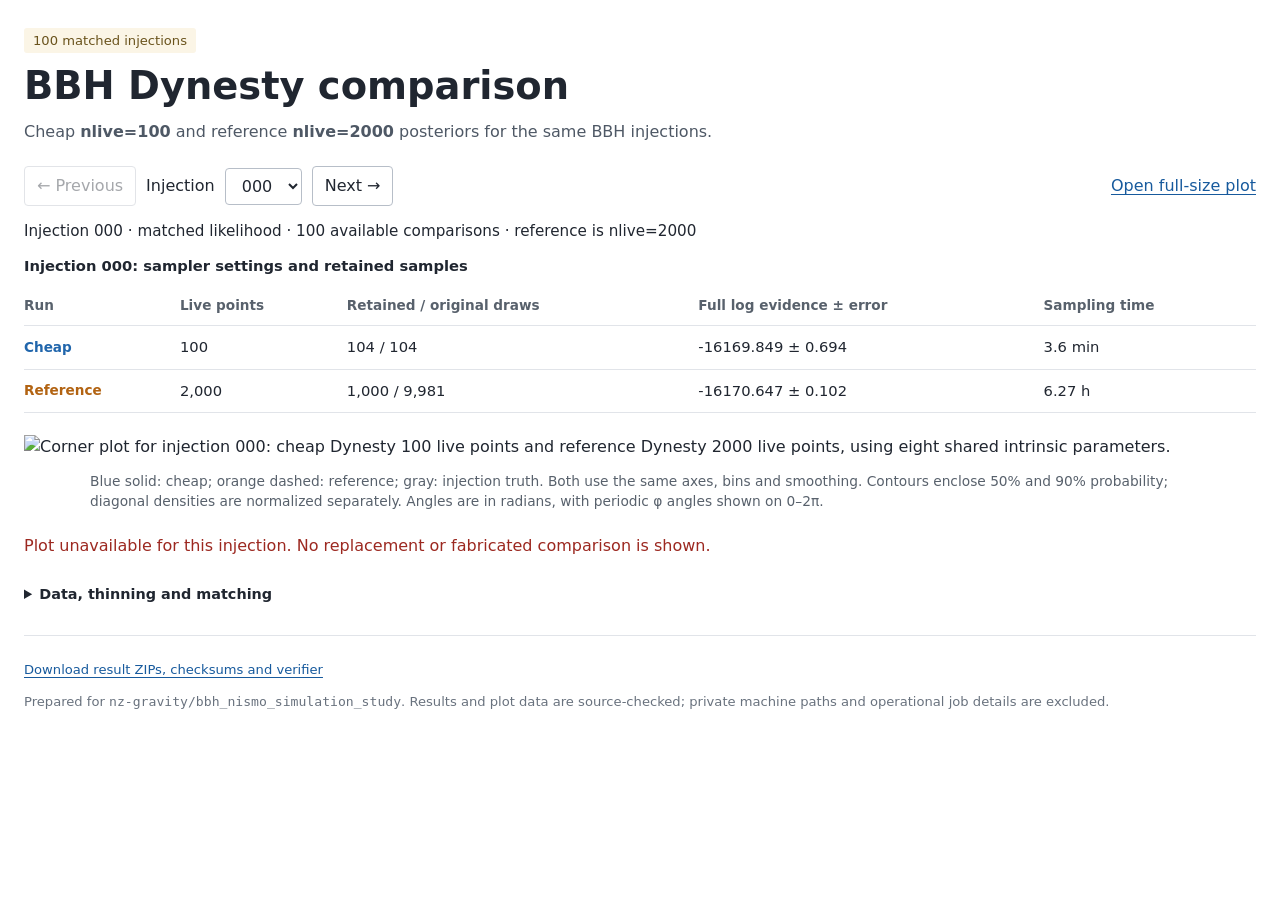
==== docs/index.html @ 9706e758 "Add the matched Dynesty comparison site and portable metadata" ====
<!doctype html>
<html lang="en">
<head>
  <meta charset="utf-8"><meta name="viewport" content="width=device-width, initial-scale=1">
  <title>BBH Dynesty comparison</title>
  <link rel="stylesheet" href="style.css">
  <script src="data/events.js" defer></script><script src="app.js" defer></script>
</head>
<body>
<main>
  <header><span class="status">100 matched injections</span><h1>BBH Dynesty comparison</h1><p>Cheap <strong>nlive=100</strong> and reference <strong>nlive=2000</strong> posteriors for the same BBH injections.</p></header>
  <section class="controls" aria-label="Choose an injection">
    <button id="previous" type="button" aria-label="Previous injection">← Previous</button>
    <label for="event">Injection</label><select id="event"></select>
    <button id="next" type="button" aria-label="Next injection">Next →</button>
    <a id="open-plot" target="_blank" rel="noopener">Open full-size plot</a>
  </section>
  <p id="summary" role="status" aria-live="polite"></p>
  <div class="table-scroll"><table><caption id="table-caption">Sampler settings and retained samples</caption><thead><tr><th scope="col">Run</th><th scope="col">Live points</th><th scope="col">Retained / original draws</th><th scope="col">Full log evidence ± error</th><th scope="col">Sampling time</th></tr></thead><tbody id="metrics"></tbody></table></div>
  <figure><img id="corner" alt="" decoding="async"><figcaption>Blue solid: cheap; orange dashed: reference; gray: injection truth. Both use the same axes, bins and smoothing. Contours enclose 50% and 90% probability; diagonal densities are normalized separately. Angles are in radians, with periodic φ angles shown on 0–2π.</figcaption></figure>
  <p id="plot-error" class="error" hidden>Plot unavailable for this injection. No replacement or fabricated comparison is shown.</p>
  <details><summary>Data, thinning and matching</summary><p>Each reference event retains up to 1,000 equal-weight posterior draws, sampled uniformly without replacement with selection seed 0. Original counts and exact indices are recorded in its archive. Every cheap saved draw is retained. These contours show retained samples; they do not certify convergence or coverage.</p><p>Matching is checked using injection metadata, prior/catalogue hashes, noise evidence and 32 likelihood/prior replays against the frozen cheap-event data. Original reference strain bytes were not archived, so byte identity is not claimed. Reference sampler RNG seeds are unknown; cheap sampler seed is 42.</p><p>Posterior log-likelihood columns can be ratios relative to noise. Reported log evidences above are already full evidences. No nlive=4000 result is displayed on this site.</p><p id="audit"></p><p><a href="data/provenance.json">Plot and package provenance</a></p></details>
  <footer><p><a href="https://github.com/nz-gravity/bbh_nismo_simulation_study/releases/tag/dynesty-baselines-2026-11-04">Download result ZIPs, checksums and verifier</a></p><p>Prepared for <code>nz-gravity/bbh_nismo_simulation_study</code>. Results and plot data are source-checked; private machine paths and operational job details are excluded.</p></footer>
</main>
</body></html>
---- docs/style.css ----
:root{font-family:system-ui,-apple-system,BlinkMacSystemFont,"Segoe UI",sans-serif;color:#202630;background:#fff;line-height:1.5}body{margin:0}main{max-width:1540px;margin:0 auto;padding:28px 24px 40px}h1{font-size:clamp(1.7rem,3vw,2.4rem);line-height:1.15;margin:12px 0}header p{margin:0 0 22px;color:#4e5865}.status{font-size:.82rem;color:#6a531c;background:#fbf5e6;padding:5px 9px;border-radius:3px}.controls{display:flex;align-items:center;gap:10px;flex-wrap:wrap;margin:0 0 14px}button,select{font:inherit;padding:7px 12px;border:1px solid #b7bec8;border-radius:4px;background:#fff;color:#202630}button{cursor:pointer}button:disabled{cursor:default;opacity:.4}a{color:#175a9d;text-underline-offset:3px}.controls a{margin-left:auto}button:focus-visible,select:focus-visible,a:focus-visible,summary:focus-visible{outline:3px solid #b7d5ee;outline-offset:3px}#summary{font-size:.95rem;margin:12px 0}.table-scroll{overflow-x:auto}table{border-collapse:collapse;width:100%;font-size:.92rem;white-space:nowrap}caption{text-align:left;font-weight:600;padding-bottom:8px}th,td{text-align:left;border-bottom:1px solid #e1e4e9;padding:10px 14px 10px 0}th{color:#58616c;font-size:.85rem;font-weight:600}.cheap{color:#2166ac}.reference{color:#b26312}figure{margin:22px 0}figure img{width:100%;height:auto;display:block;border:0}figcaption{font-size:.86rem;color:#58616c;max-width:1100px;margin:12px auto 0}details{margin-top:26px;max-width:1100px;font-size:.9rem}summary{cursor:pointer;font-weight:600}details p{color:#4e5865}footer{border-top:1px solid #e1e4e9;margin-top:30px;padding-top:10px;font-size:.82rem;color:#69727e}.error{color:#9c2820}code{overflow-wrap:anywhere}@media(max-width:650px){main{padding:20px 12px 28px}.controls{gap:8px}.controls a{margin-left:0;flex-basis:100%}table{font-size:.84rem}th,td{padding-right:12px}figure{margin:16px -7px}figcaption{margin-left:7px;margin-right:7px}footer{font-size:.78rem}}

#audit{overflow-wrap:anywhere}
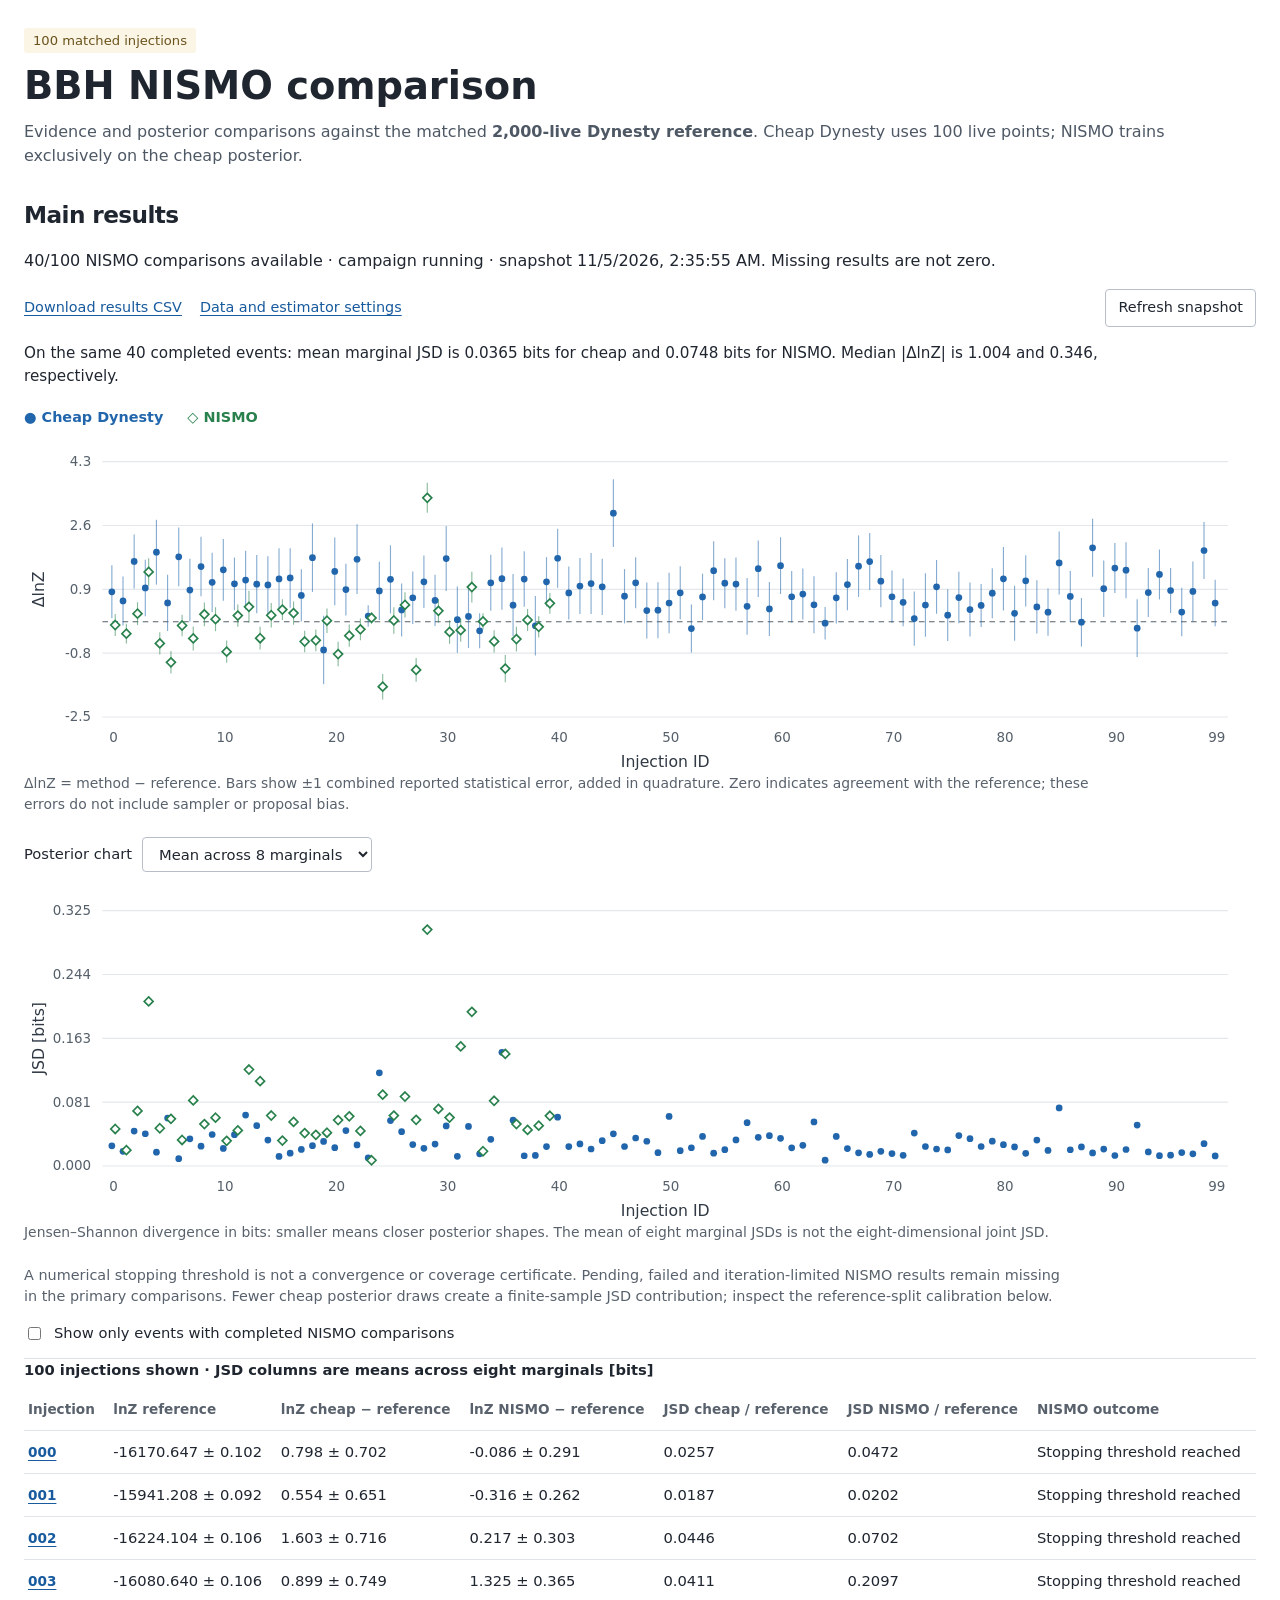
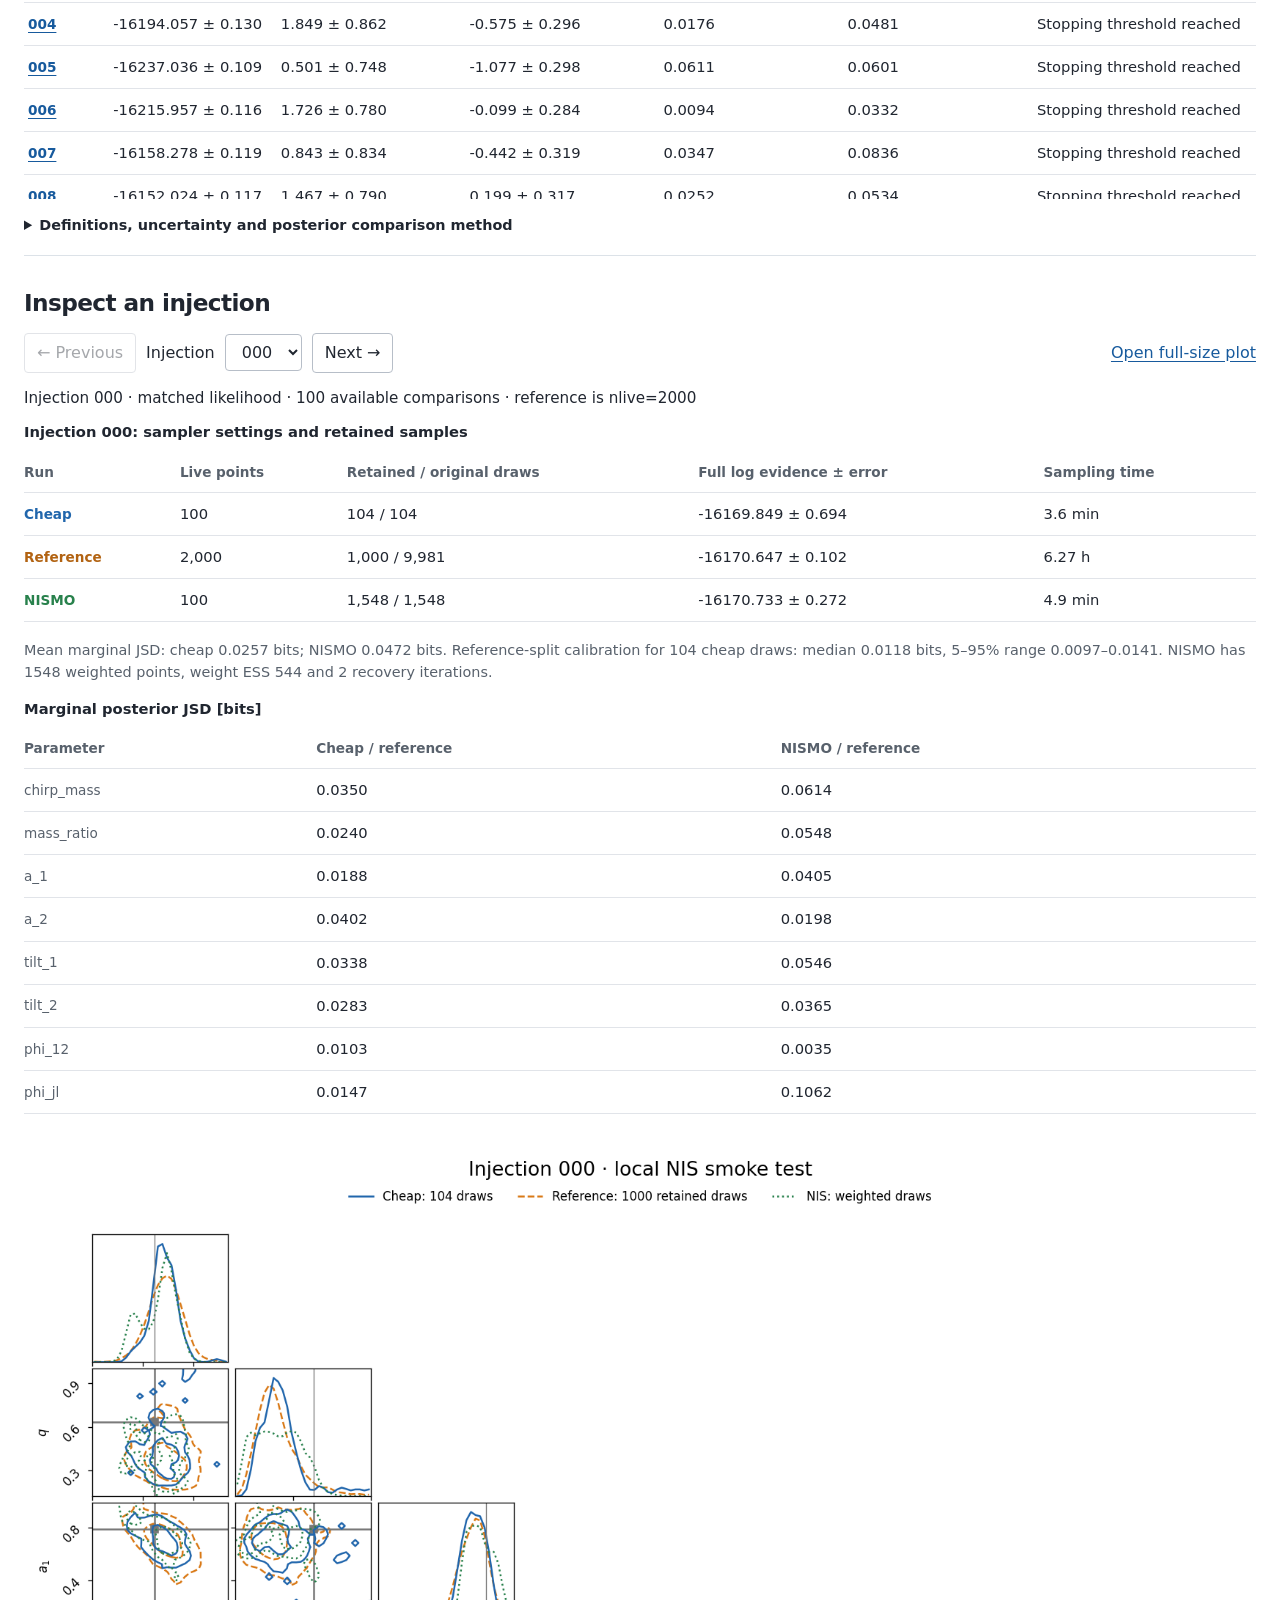
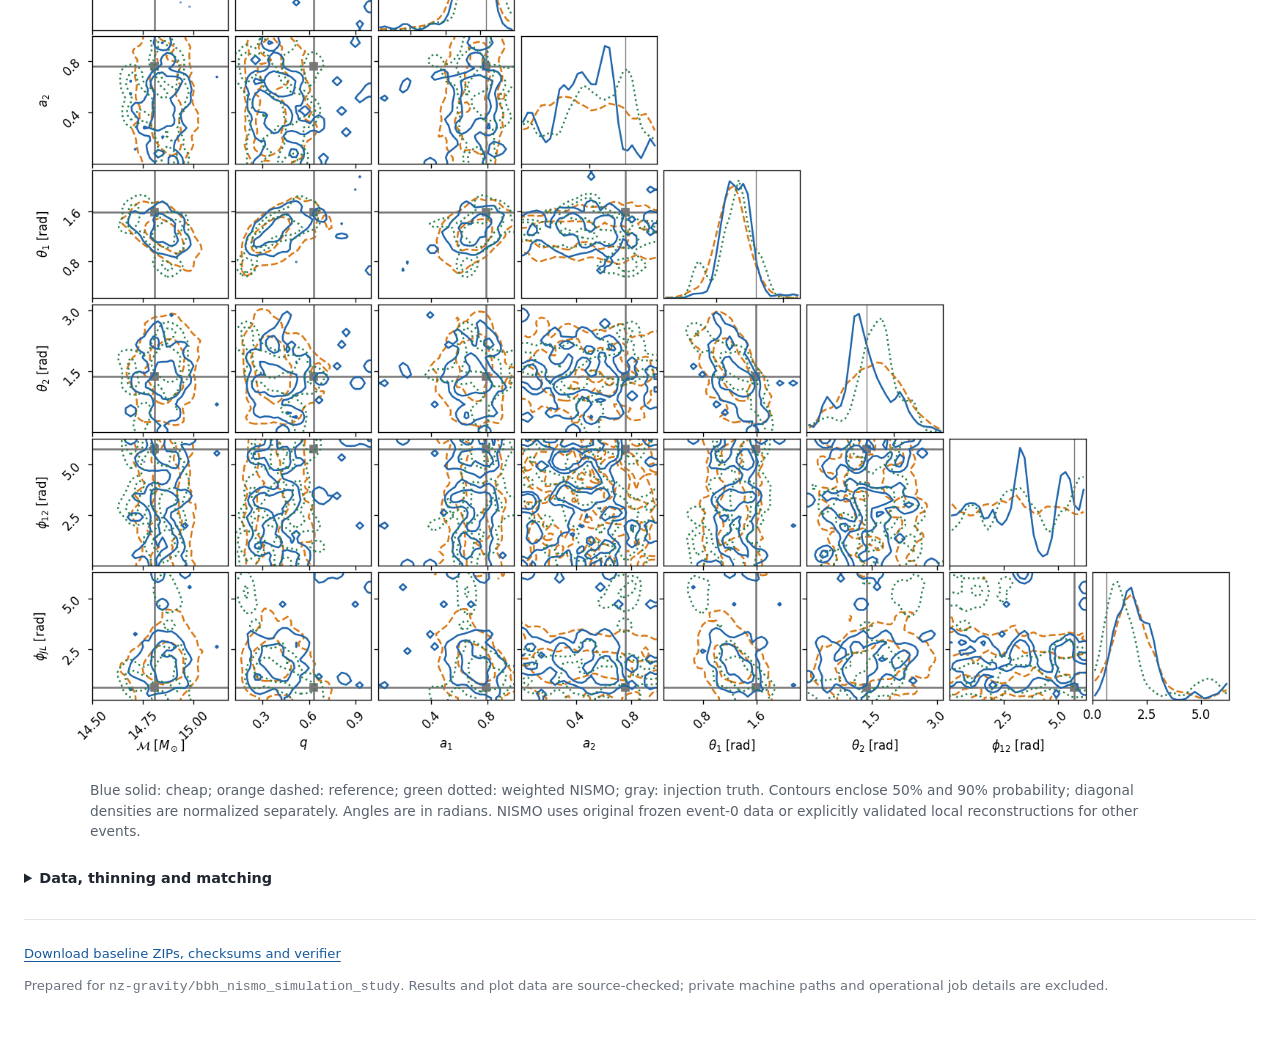
==== commit 8bea9c37: "Report reference evidence, evidence differences and weighted posterior JSD on the study site" ====
--- a/docs/index.html
+++ b/docs/index.html
@@ -2,13 +2,37 @@
 <html lang="en">
 <head>
   <meta charset="utf-8"><meta name="viewport" content="width=device-width, initial-scale=1">
-  <title>BBH Dynesty comparison</title>
+  <title>BBH NISMO comparison</title>
   <link rel="stylesheet" href="style.css">
-  <script src="data/events.js" defer></script><script src="app.js" defer></script>
+  <script src="data/events.js" defer></script><script src="data/main_results.js" defer></script>
+  <script src="app.js" defer></script><script src="main-results.js" defer></script>
 </head>
 <body>
 <main>
-  <header><span class="status">100 matched injections</span><h1>BBH Dynesty comparison</h1><p>Cheap <strong>nlive=100</strong> and reference <strong>nlive=2000</strong> posteriors for the same BBH injections.</p></header>
+  <header><span class="status">100 matched injections</span><h1>BBH NISMO comparison</h1><p>Evidence and posterior comparisons against the matched <strong>2,000-live Dynesty reference</strong>. Cheap Dynesty uses 100 live points; NISMO trains exclusively on the cheap posterior.</p></header>
+  <section id="main-results" aria-labelledby="main-title">
+    <h2 id="main-title">Main results</h2>
+    <p id="main-status" role="status" aria-live="polite">Loading the comparison snapshot…</p>
+    <div class="result-links"><a href="data/main_results.csv" download>Download results CSV</a><a href="data/main_results.json">Data and estimator settings</a><button id="refresh-results" type="button">Refresh snapshot</button></div>
+    <p id="paired-summary"></p>
+    <div class="series-legend"><span class="cheap">● Cheap Dynesty</span><span class="nismo">◇ NISMO</span></div>
+    <p class="mobile-chart-hint">Scroll charts and tables sideways to see all events and comparison columns.</p>
+    <figure class="main-chart"><div class="chart-scroll" id="evidence-chart"></div><figcaption>ΔlnZ = method − reference. Bars show ±1 combined reported statistical error, added in quadrature. Zero indicates agreement with the reference; these errors do not include sampler or proposal bias.</figcaption></figure>
+    <label class="chart-choice" for="jsd-parameter">Posterior chart <select id="jsd-parameter"><option value="mean">Mean across 8 marginals</option></select></label>
+    <figure class="main-chart"><div class="chart-scroll" id="jsd-chart"></div><figcaption id="jsd-chart-caption">Jensen–Shannon divergence in bits: smaller means closer posterior shapes. The mean of eight marginal JSDs is not the eight-dimensional joint JSD.</figcaption></figure>
+    <p class="result-note">A numerical stopping threshold is not a convergence or coverage certificate. Pending, failed and iteration-limited NISMO results remain missing in the primary comparisons. Fewer cheap posterior draws create a finite-sample JSD contribution; inspect the reference-split calibration below.</p>
+    <label class="result-filter"><input id="completed-only" type="checkbox"> Show only events with completed NISMO comparisons</label>
+    <div class="table-scroll main-result-table"><table><caption id="main-table-caption">All 100 injections; JSD columns are mean marginal divergences in bits</caption><thead><tr><th scope="col">Injection</th><th scope="col">lnZ reference</th><th scope="col">lnZ cheap − reference</th><th scope="col">lnZ NISMO − reference</th><th scope="col">JSD cheap / reference</th><th scope="col">JSD NISMO / reference</th><th scope="col">NISMO outcome</th></tr></thead><tbody id="main-result-rows"></tbody></table></div>
+    <details class="metric-definitions"><summary>Definitions, uncertainty and posterior comparison method</summary>
+      <p><strong>Reference lnZ</strong> is the stored full log evidence from the 2,000-live run. The next two columns subtract that same reference from cheap Dynesty and NISMO, respectively. Natural logarithms are used for lnZ. Each ± value is a reported statistical error; difference errors assume independent sampling noise.</p>
+      <p><strong>JSD(P,Q) = ½ KL₂(P‖M) + ½ KL₂(Q‖M)</strong>, where M = (P + Q)/2. JSD is bounded by 0–1 bits; zero means identical distributions. The headline value is the arithmetic mean of the eight one-dimensional marginal divergences. It does not measure differences in parameter correlations.</p>
+      <p>Both comparisons use common prior support, a shared reference-based Scott bandwidth per parameter, and Gaussian-smoothed histograms. Periodic φ angles wrap; other prior boundaries reflect. NISMO uses the original normalized posterior weights. Estimator settings and source hashes are in the JSON download. The reference is used only for comparison and target validation, never proposal training or sampler tuning.</p>
+      <p>The reference-split calibration compares disjoint reference subsets matching each cheap draw count. Its 5th/50th/95th percentiles describe finite-sample variation under this comparison, not confidence intervals on the measured JSD, a bias correction, or a test of NISMO mixing. NISMO weight ESS also omits chain correlations.</p>
+      <p>Paired aggregate summaries use exactly the same completed events for both methods. All 100 cheap/reference results remain in the table. Reference posteriors retain 1,000 draws per event, so all posterior comparisons have finite-reference uncertainty.</p>
+      <p><a href="https://github.com/nz-gravity/bbh_nismo_simulation_study/blob/main/scripts/build_main_results.py">Reusable calculation script</a> · <a href="https://docs.scipy.org/doc/scipy/reference/generated/scipy.spatial.distance.jensenshannon.html">JSD and square-root JS distance</a></p>
+    </details>
+  </section>
+  <section aria-labelledby="event-title"><h2 id="event-title">Inspect an injection</h2>
   <section class="controls" aria-label="Choose an injection">
     <button id="previous" type="button" aria-label="Previous injection">← Previous</button>
     <label for="event">Injection</label><select id="event"></select>
@@ -17,9 +41,12 @@
   </section>
   <p id="summary" role="status" aria-live="polite"></p>
   <div class="table-scroll"><table><caption id="table-caption">Sampler settings and retained samples</caption><thead><tr><th scope="col">Run</th><th scope="col">Live points</th><th scope="col">Retained / original draws</th><th scope="col">Full log evidence ± error</th><th scope="col">Sampling time</th></tr></thead><tbody id="metrics"></tbody></table></div>
-  <figure><img id="corner" alt="" decoding="async"><figcaption>Blue solid: cheap; orange dashed: reference; gray: injection truth. Both use the same axes, bins and smoothing. Contours enclose 50% and 90% probability; diagonal densities are normalized separately. Angles are in radians, with periodic φ angles shown on 0–2π.</figcaption></figure>
+  <p id="event-main-summary"></p>
+  <div class="table-scroll"><table><caption>Marginal posterior JSD [bits]</caption><thead><tr><th scope="col">Parameter</th><th scope="col">Cheap / reference</th><th scope="col">NISMO / reference</th></tr></thead><tbody id="marginal-jsd"></tbody></table></div>
+  <figure><img id="corner" alt="" decoding="async"><figcaption id="plot-caption">Blue solid: cheap; orange dashed: reference; gray: injection truth. Contours enclose 50% and 90% probability; diagonal densities are normalized separately.</figcaption></figure>
   <p id="plot-error" class="error" hidden>Plot unavailable for this injection. No replacement or fabricated comparison is shown.</p>
   <details><summary>Data, thinning and matching</summary><p>Each reference event retains up to 1,000 equal-weight posterior draws, sampled uniformly without replacement with selection seed 0. Original counts and exact indices are recorded in its archive. Every cheap saved draw is retained. These contours show retained samples; they do not certify convergence or coverage.</p><p>Matching is checked using injection metadata, prior/catalogue hashes, noise evidence and 32 likelihood/prior replays against the frozen cheap-event data. Original reference strain bytes were not archived, so byte identity is not claimed. Reference sampler RNG seeds are unknown; cheap sampler seed is 42.</p><p>Posterior log-likelihood columns can be ratios relative to noise. Reported log evidences above are already full evidences. No nlive=4000 result is displayed on this site.</p><p id="audit"></p><p><a href="data/provenance.json">Plot and package provenance</a></p></details>
-  <footer><p><a href="https://github.com/nz-gravity/bbh_nismo_simulation_study/releases/tag/dynesty-baselines-2026-11-04">Download result ZIPs, checksums and verifier</a></p><p>Prepared for <code>nz-gravity/bbh_nismo_simulation_study</code>. Results and plot data are source-checked; private machine paths and operational job details are excluded.</p></footer>
+  </section>
+  <footer><p><a href="https://github.com/nz-gravity/bbh_nismo_simulation_study/releases/tag/dynesty-baselines-2026-11-04">Download baseline ZIPs, checksums and verifier</a></p><p>Prepared for <code>nz-gravity/bbh_nismo_simulation_study</code>. Results and plot data are source-checked; private machine paths and operational job details are excluded.</p></footer>
 </main>
 </body></html>
--- a/docs/style.css
+++ b/docs/style.css
@@ -1,3 +1,5 @@
 :root{font-family:system-ui,-apple-system,BlinkMacSystemFont,"Segoe UI",sans-serif;color:#202630;background:#fff;line-height:1.5}body{margin:0}main{max-width:1540px;margin:0 auto;padding:28px 24px 40px}h1{font-size:clamp(1.7rem,3vw,2.4rem);line-height:1.15;margin:12px 0}header p{margin:0 0 22px;color:#4e5865}.status{font-size:.82rem;color:#6a531c;background:#fbf5e6;padding:5px 9px;border-radius:3px}.controls{display:flex;align-items:center;gap:10px;flex-wrap:wrap;margin:0 0 14px}button,select{font:inherit;padding:7px 12px;border:1px solid #b7bec8;border-radius:4px;background:#fff;color:#202630}button{cursor:pointer}button:disabled{cursor:default;opacity:.4}a{color:#175a9d;text-underline-offset:3px}.controls a{margin-left:auto}button:focus-visible,select:focus-visible,a:focus-visible,summary:focus-visible{outline:3px solid #b7d5ee;outline-offset:3px}#summary{font-size:.95rem;margin:12px 0}.table-scroll{overflow-x:auto}table{border-collapse:collapse;width:100%;font-size:.92rem;white-space:nowrap}caption{text-align:left;font-weight:600;padding-bottom:8px}th,td{text-align:left;border-bottom:1px solid #e1e4e9;padding:10px 14px 10px 0}th{color:#58616c;font-size:.85rem;font-weight:600}.cheap{color:#2166ac}.reference{color:#b26312}figure{margin:22px 0}figure img{width:100%;height:auto;display:block;border:0}figcaption{font-size:.86rem;color:#58616c;max-width:1100px;margin:12px auto 0}details{margin-top:26px;max-width:1100px;font-size:.9rem}summary{cursor:pointer;font-weight:600}details p{color:#4e5865}footer{border-top:1px solid #e1e4e9;margin-top:30px;padding-top:10px;font-size:.82rem;color:#69727e}.error{color:#9c2820}code{overflow-wrap:anywhere}@media(max-width:650px){main{padding:20px 12px 28px}.controls{gap:8px}.controls a{margin-left:0;flex-basis:100%}table{font-size:.84rem}th,td{padding-right:12px}figure{margin:16px -7px}figcaption{margin-left:7px;margin-right:7px}footer{font-size:.78rem}}
 
 #audit{overflow-wrap:anywhere}
+
+h2{font-size:1.45rem;letter-spacing:-.025em;margin:30px 0 12px}.nismo{color:#28814c}#main-results{padding-bottom:18px;border-bottom:1px solid #dce2e8}.result-links{display:flex;align-items:center;gap:18px;flex-wrap:wrap;font-size:.9rem}.result-links button{margin-left:auto}.series-legend{display:flex;gap:24px;font-size:.9rem;font-weight:600;margin-top:20px}.main-chart{margin:8px 0 22px}.main-chart figcaption{margin:0;font-size:.87rem}.chart-scroll{width:100%;overflow-x:auto}.chart-scroll svg{display:block;width:100%;min-width:1100px;height:auto}.chart-tick{font:12px system-ui,sans-serif;fill:#56606b}.chart-label{font:14px system-ui,sans-serif;fill:#303944}.chart-scroll a:focus{outline:2px solid #175a9d}.chart-choice,.result-filter{display:flex;align-items:center;gap:10px;font-size:.92rem;margin:14px 0}.result-note{color:#58616c;font-size:.9rem;max-width:1050px}.main-result-table{max-height:440px;overflow:auto;border-top:1px solid #dce2e8}.main-result-table thead{position:sticky;top:0;background:#fff;z-index:1}.main-result-table table{font-variant-numeric:tabular-nums}.main-result-table th,.main-result-table td{padding:10px 14px 10px 4px}.metric-definitions{margin-top:16px}#paired-summary{font-size:.95rem;max-width:1100px}#event-main-summary{font-size:.9rem;color:#58616c;margin-top:18px}.mobile-chart-hint{display:none;font-size:.85rem;color:#58616c}#marginal-jsd th{font-weight:500}@media(max-width:1100px){.mobile-chart-hint{display:block}}@media(max-width:650px){.result-links{gap:12px}.result-links button{margin-left:0}.series-legend{gap:16px}.chart-choice{flex-wrap:wrap}.main-chart{margin-left:0;margin-right:0}.main-chart figcaption{margin-left:0;margin-right:0}}
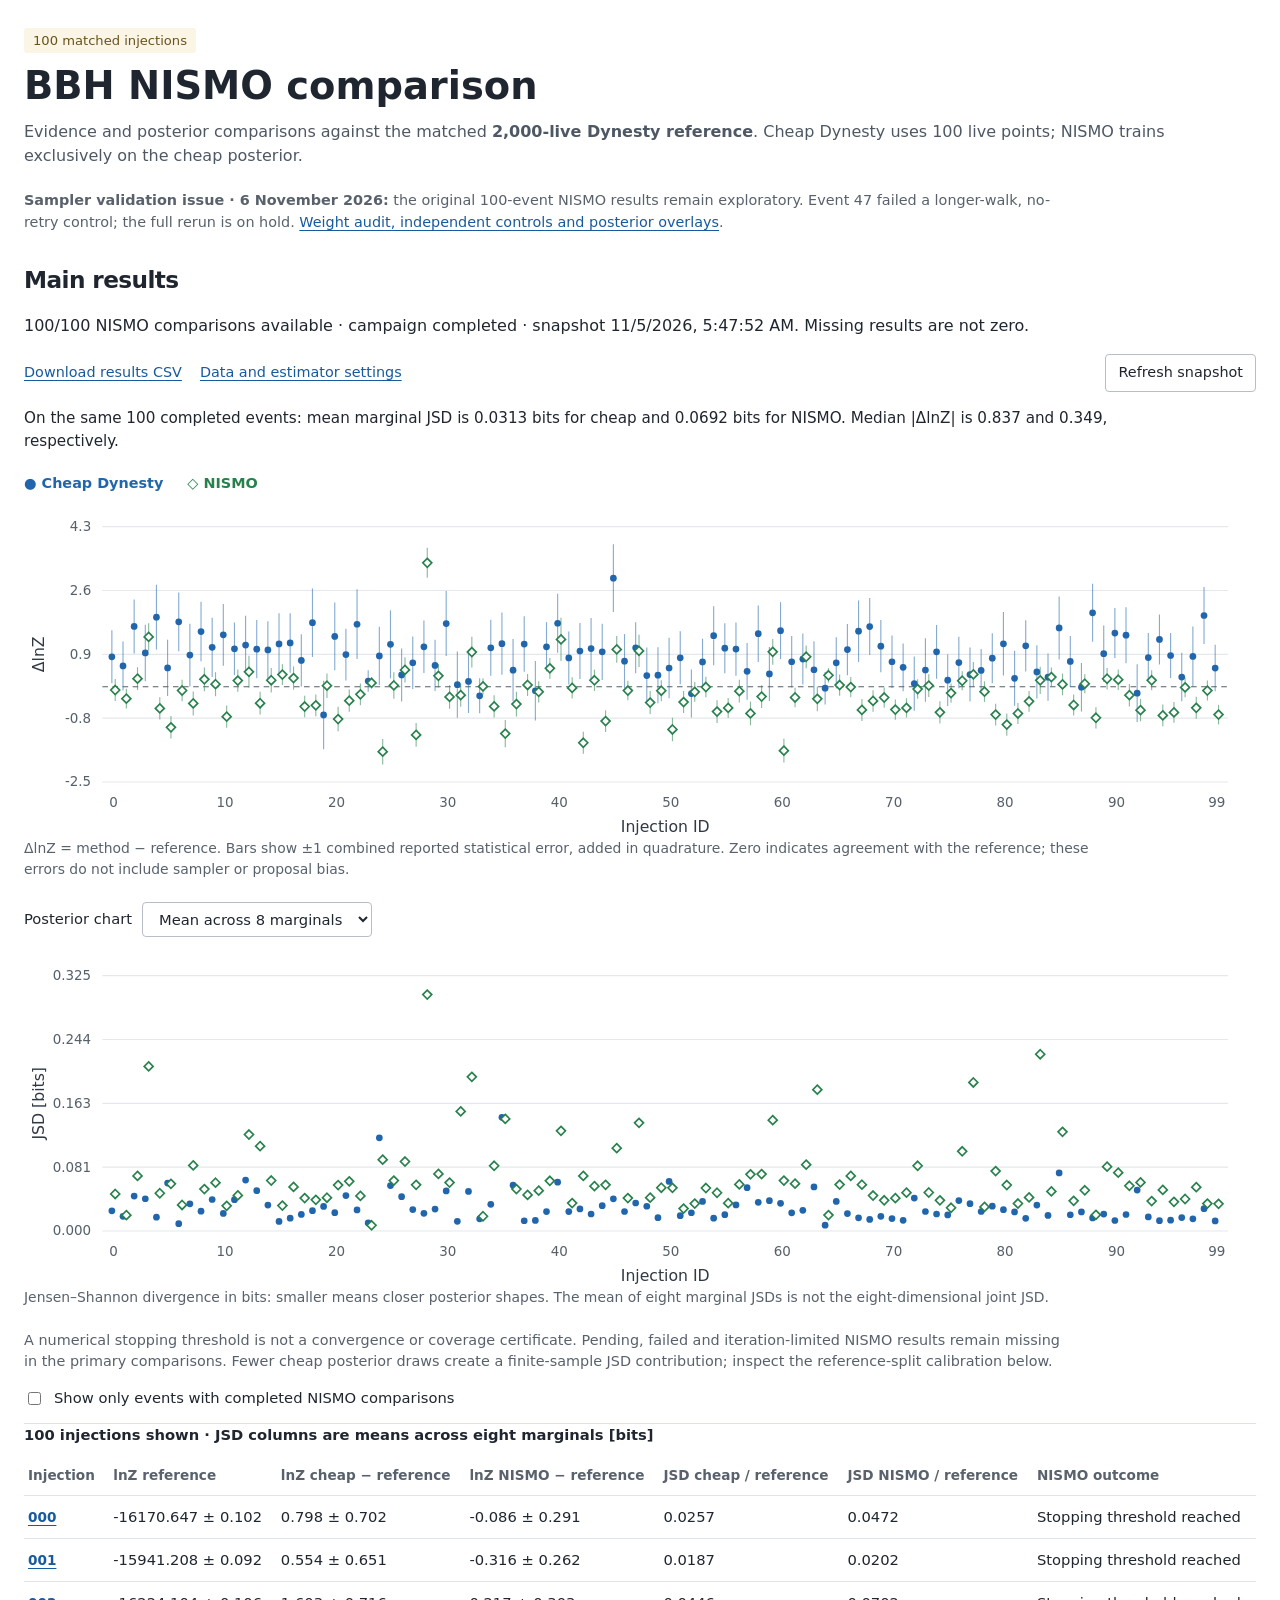
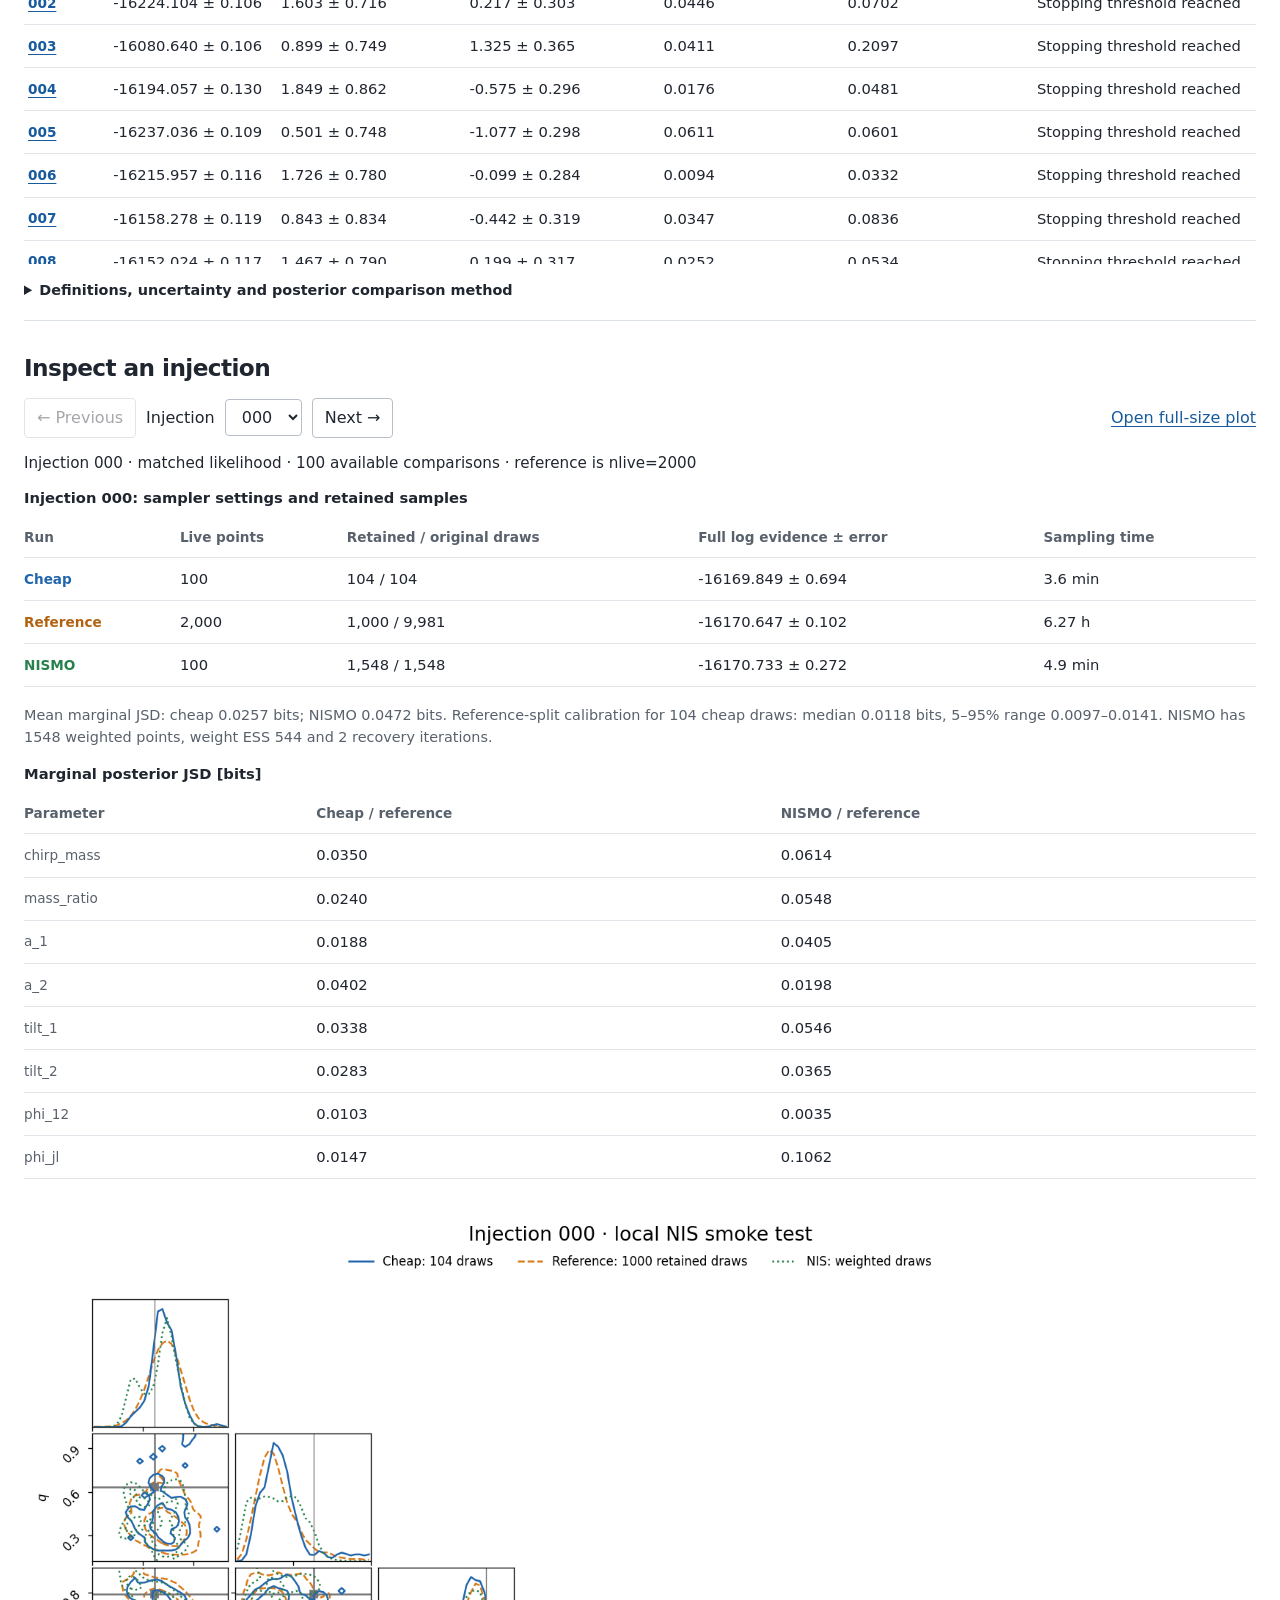
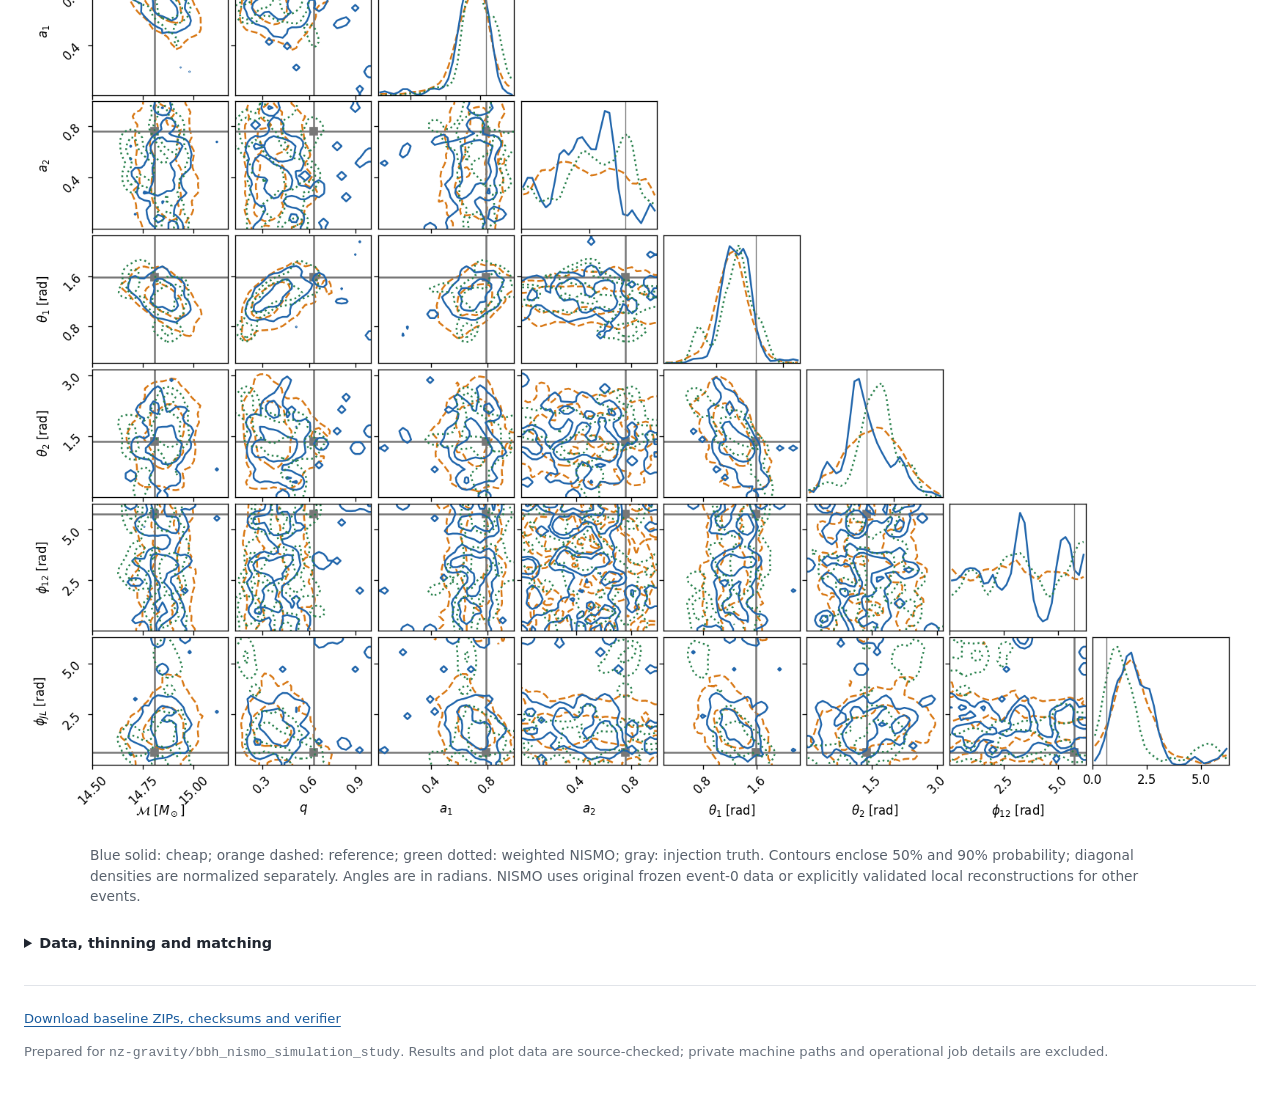
==== commit 919dee95: "Audit events 23 and 47 and gate reruns on constrained sampling validation" ====
--- a/docs/index.html
+++ b/docs/index.html
@@ -10,6 +10,7 @@
 <body>
 <main>
   <header><span class="status">100 matched injections</span><h1>BBH NISMO comparison</h1><p>Evidence and posterior comparisons against the matched <strong>2,000-live Dynesty reference</strong>. Cheap Dynesty uses 100 live points; NISMO trains exclusively on the cheap posterior.</p></header>
+  <aside class="result-note" role="note"><strong>Sampler validation issue · 6 November 2026:</strong> the original 100-event NISMO results remain exploratory. Event 47 failed a longer-walk, no-retry control; the full rerun is on hold. <a href="recovery-debug.html">Weight audit, independent controls and posterior overlays</a>.</aside>
   <section id="main-results" aria-labelledby="main-title">
     <h2 id="main-title">Main results</h2>
     <p id="main-status" role="status" aria-live="polite">Loading the comparison snapshot…</p>
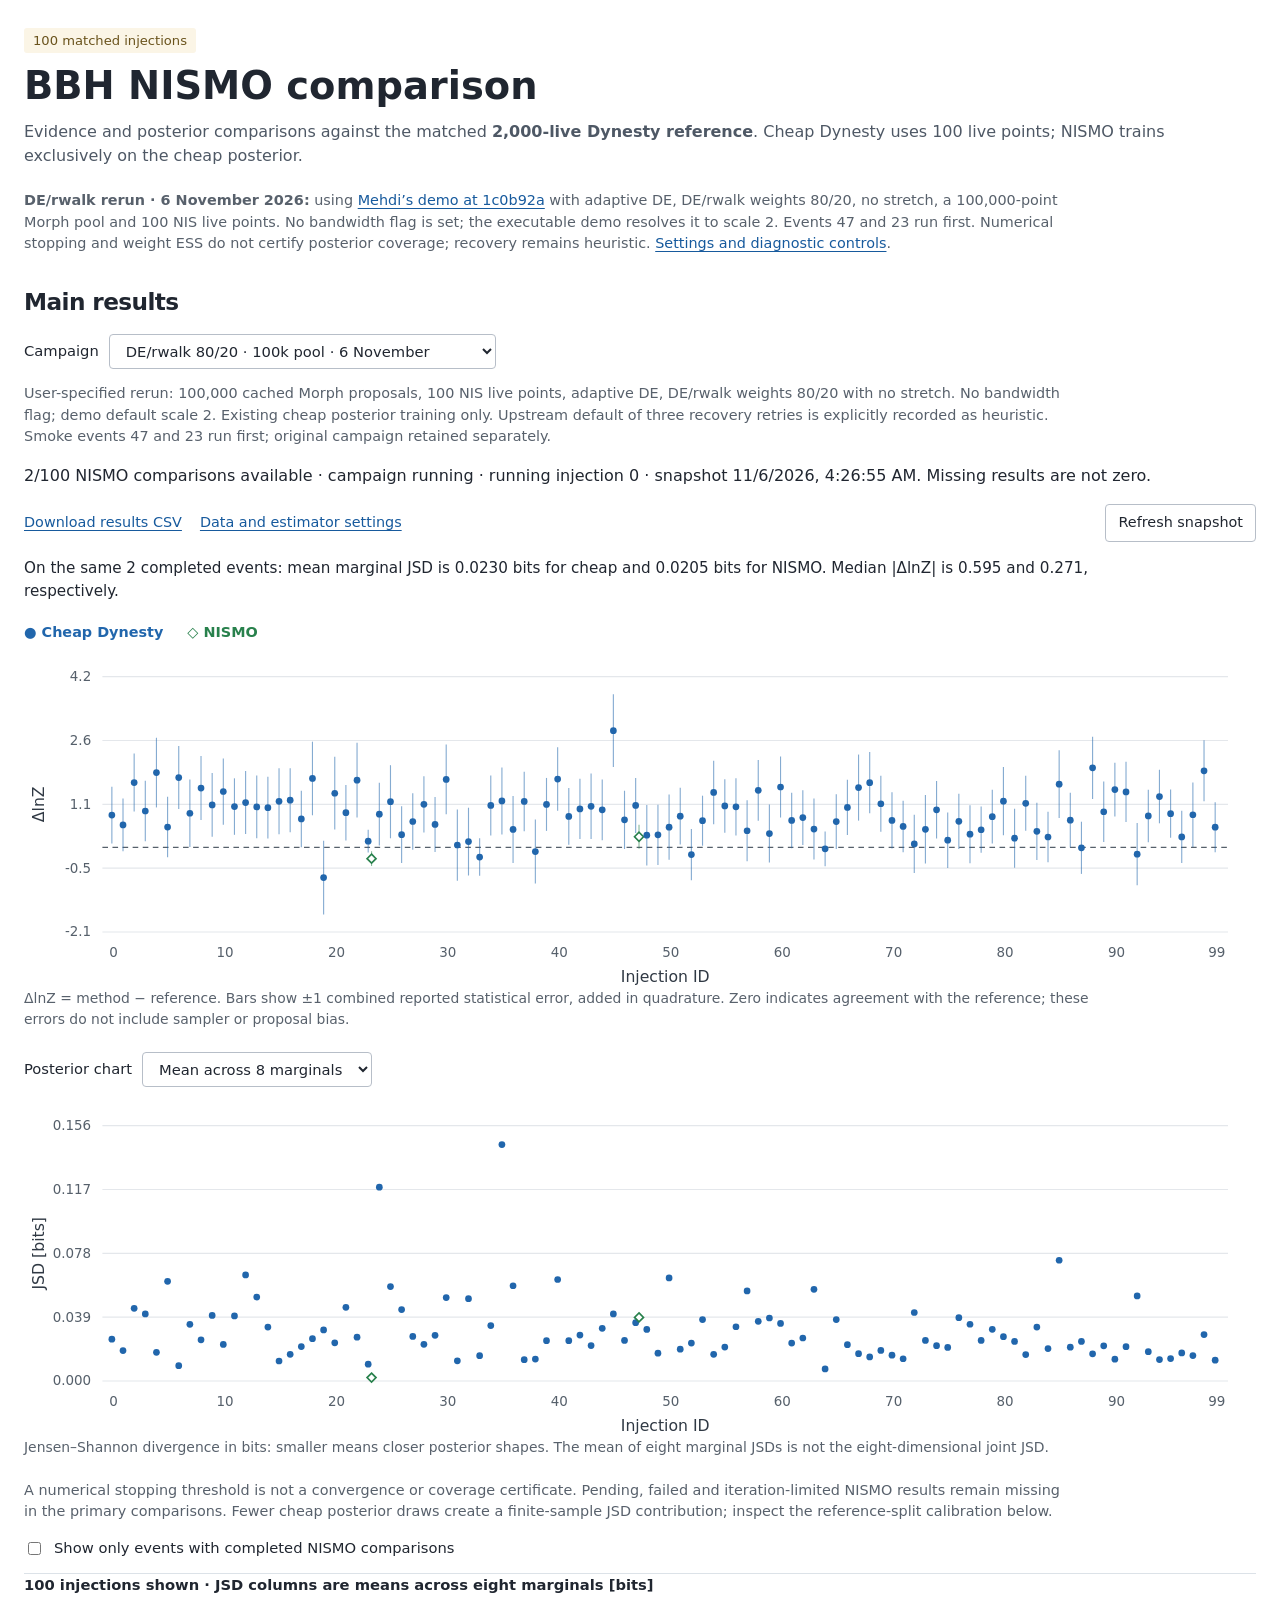
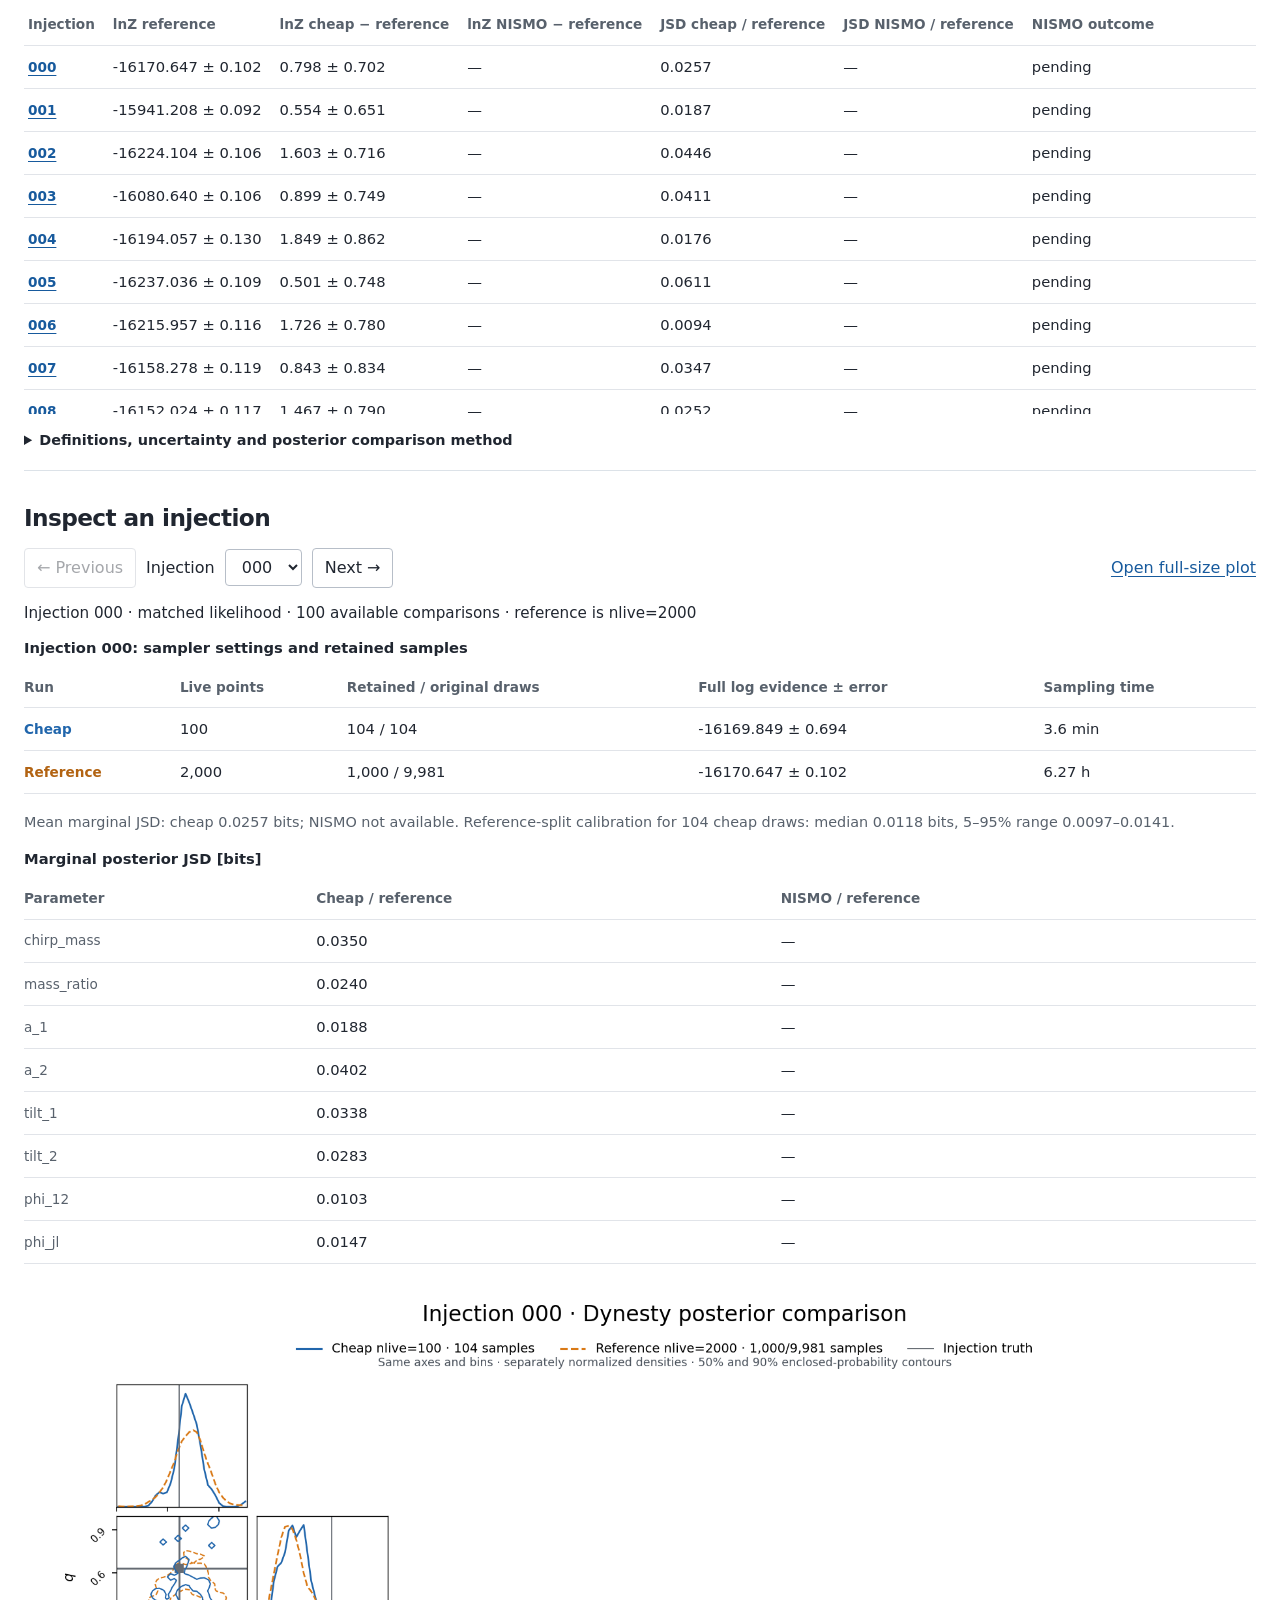
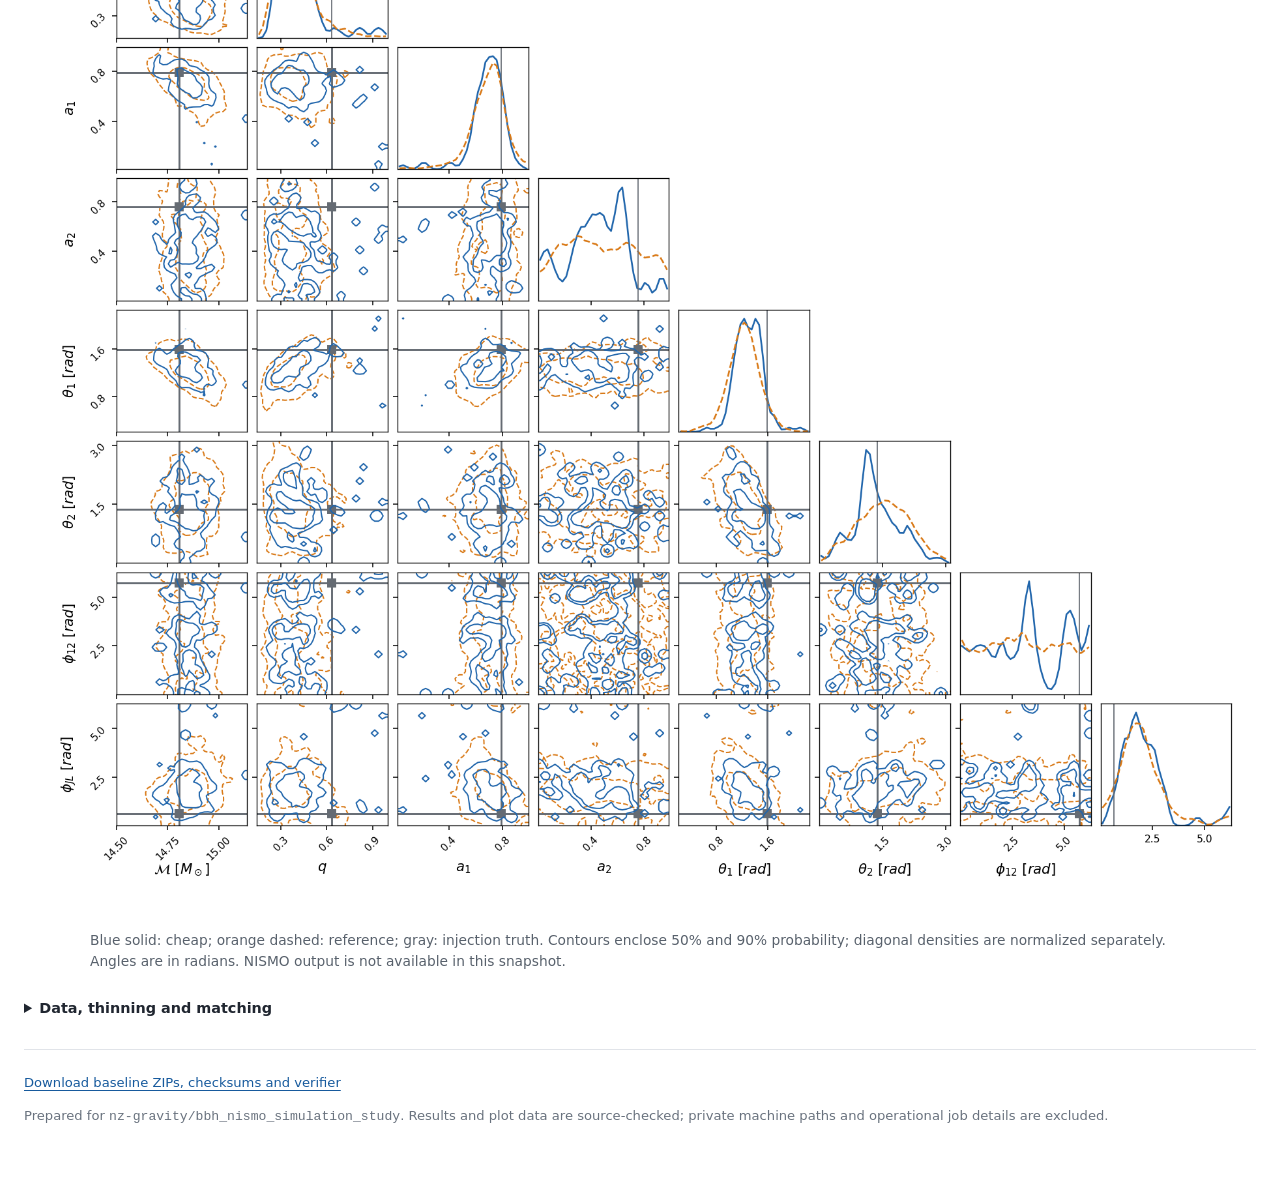
==== commit 35bdbb50: "Run prescribed DE/rwalk BBH benchmark and preserve versioned comparisons" ====
--- a/docs/index.html
+++ b/docs/index.html
@@ -3,18 +3,20 @@
 <head>
   <meta charset="utf-8"><meta name="viewport" content="width=device-width, initial-scale=1">
   <title>BBH NISMO comparison</title>
-  <link rel="stylesheet" href="style.css">
-  <script src="data/events.js" defer></script><script src="data/main_results.js" defer></script>
-  <script src="app.js" defer></script><script src="main-results.js" defer></script>
+  <link rel="stylesheet" href="style.css?v=20261106">
+  <script src="data/events.js" defer></script><script src="data/main_results.js?campaign=de80-rwalk20-20261106" defer></script>
+  <script src="app.js?v=20261106" defer></script><script src="main-results.js?v=20261106" defer></script>
 </head>
 <body>
 <main>
   <header><span class="status">100 matched injections</span><h1>BBH NISMO comparison</h1><p>Evidence and posterior comparisons against the matched <strong>2,000-live Dynesty reference</strong>. Cheap Dynesty uses 100 live points; NISMO trains exclusively on the cheap posterior.</p></header>
-  <aside class="result-note" role="note"><strong>Sampler validation issue · 6 November 2026:</strong> the original 100-event NISMO results remain exploratory. Event 47 failed a longer-walk, no-retry control; the full rerun is on hold. <a href="recovery-debug.html">Weight audit, independent controls and posterior overlays</a>.</aside>
+  <aside class="result-note" role="note"><strong>DE/rwalk rerun · 6 November 2026:</strong> using <a href="https://github.com/nz-gravity/nismo-dev/commit/1c0b92a4c2db7174f34afd566049961d6fbdb0bf">Mehdi’s demo at 1c0b92a</a> with adaptive DE, DE/rwalk weights 80/20, no stretch, a 100,000-point Morph pool and 100 NIS live points. No bandwidth flag is set; the executable demo resolves it to scale 2. Events 47 and 23 run first. Numerical stopping and weight ESS do not certify posterior coverage; recovery remains heuristic. <a href="demo-rerun.html">Settings and diagnostic controls</a>.</aside>
   <section id="main-results" aria-labelledby="main-title">
     <h2 id="main-title">Main results</h2>
+    <label class="result-filter" for="campaign-select">Campaign <select id="campaign-select"><option value="main_results">DE/rwalk 80/20 · 100k pool · 6 November</option><option value="main_results_demo_failfast_20261106">Earlier 200k-pool fail-fast controls (failed)</option><option value="main_results_original_20261105">Original campaign · 5 November (exploratory)</option></select></label>
+    <p id="campaign-settings" class="result-note"></p>
     <p id="main-status" role="status" aria-live="polite">Loading the comparison snapshot…</p>
-    <div class="result-links"><a href="data/main_results.csv" download>Download results CSV</a><a href="data/main_results.json">Data and estimator settings</a><button id="refresh-results" type="button">Refresh snapshot</button></div>
+    <div class="result-links"><a id="results-csv" href="data/main_results.csv" download>Download results CSV</a><a id="results-json" href="data/main_results.json">Data and estimator settings</a><button id="refresh-results" type="button">Refresh snapshot</button></div>
     <p id="paired-summary"></p>
     <div class="series-legend"><span class="cheap">● Cheap Dynesty</span><span class="nismo">◇ NISMO</span></div>
     <p class="mobile-chart-hint">Scroll charts and tables sideways to see all events and comparison columns.</p>
--- a/docs/style.css
+++ b/docs/style.css
@@ -2,4 +2,6 @@
 
 #audit{overflow-wrap:anywhere}
 
+#campaign-select{max-width:100%;min-width:0;box-sizing:border-box}.result-filter{flex-wrap:wrap}
+
 h2{font-size:1.45rem;letter-spacing:-.025em;margin:30px 0 12px}.nismo{color:#28814c}#main-results{padding-bottom:18px;border-bottom:1px solid #dce2e8}.result-links{display:flex;align-items:center;gap:18px;flex-wrap:wrap;font-size:.9rem}.result-links button{margin-left:auto}.series-legend{display:flex;gap:24px;font-size:.9rem;font-weight:600;margin-top:20px}.main-chart{margin:8px 0 22px}.main-chart figcaption{margin:0;font-size:.87rem}.chart-scroll{width:100%;overflow-x:auto}.chart-scroll svg{display:block;width:100%;min-width:1100px;height:auto}.chart-tick{font:12px system-ui,sans-serif;fill:#56606b}.chart-label{font:14px system-ui,sans-serif;fill:#303944}.chart-scroll a:focus{outline:2px solid #175a9d}.chart-choice,.result-filter{display:flex;align-items:center;gap:10px;font-size:.92rem;margin:14px 0}.result-note{color:#58616c;font-size:.9rem;max-width:1050px}.main-result-table{max-height:440px;overflow:auto;border-top:1px solid #dce2e8}.main-result-table thead{position:sticky;top:0;background:#fff;z-index:1}.main-result-table table{font-variant-numeric:tabular-nums}.main-result-table th,.main-result-table td{padding:10px 14px 10px 4px}.metric-definitions{margin-top:16px}#paired-summary{font-size:.95rem;max-width:1100px}#event-main-summary{font-size:.9rem;color:#58616c;margin-top:18px}.mobile-chart-hint{display:none;font-size:.85rem;color:#58616c}#marginal-jsd th{font-weight:500}@media(max-width:1100px){.mobile-chart-hint{display:block}}@media(max-width:650px){.result-links{gap:12px}.result-links button{margin-left:0}.series-legend{gap:16px}.chart-choice{flex-wrap:wrap}.main-chart{margin-left:0;margin-right:0}.main-chart figcaption{margin-left:0;margin-right:0}}
